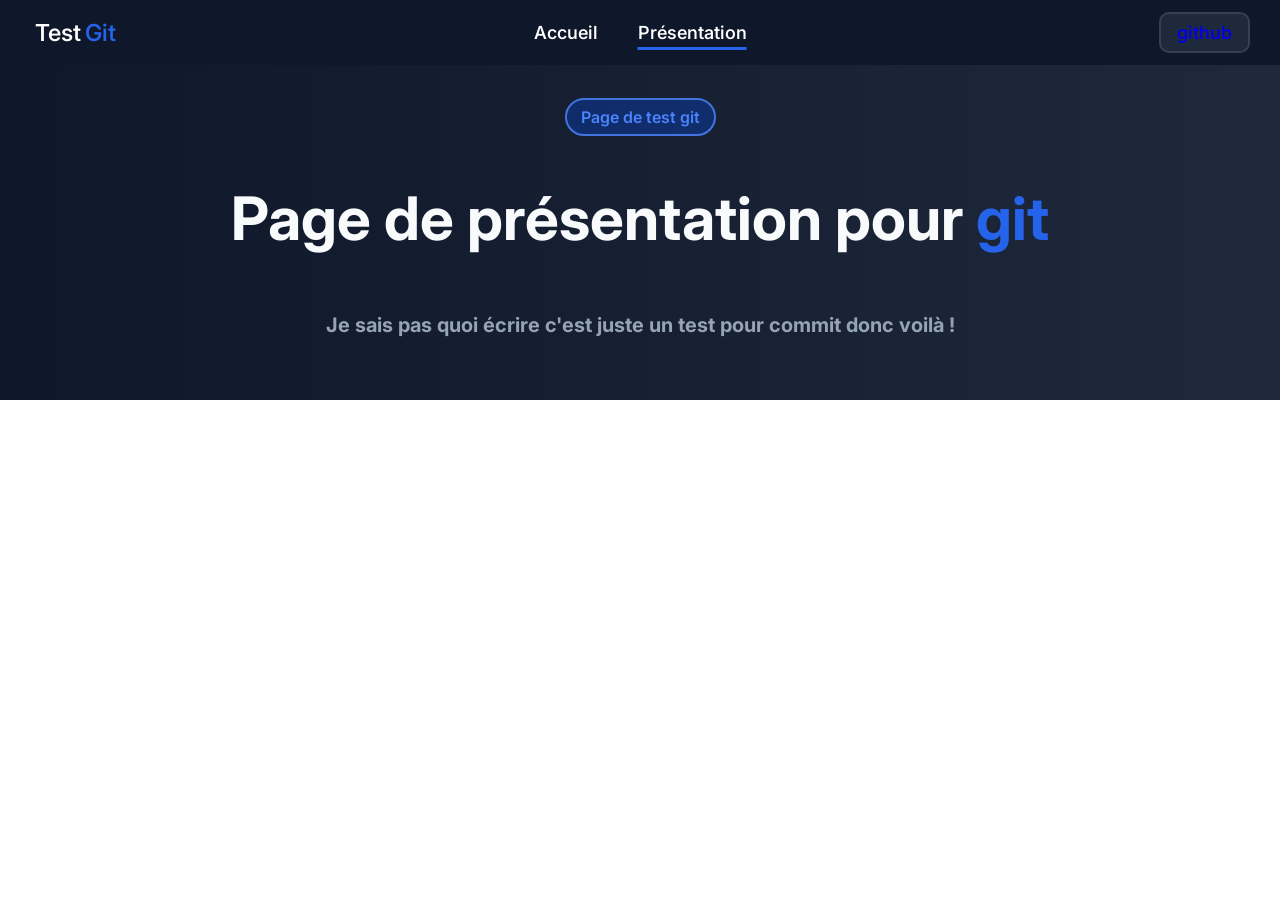
==== presentation.html @ e24e51e4 "Création du site" ====
<!DOCTYPE html>
<html lang="fr">

<head>
    <meta charset="UTF-8">
    <meta name="viewport" content="width=device-width, initial-scale=1.0">

    <link rel="stylesheet" href="./style.css">

    <title>Test Git</title>

    <script src="./script.js"></script>

    <link rel="preconnect" href="https://fonts.googleapis.com">
    <link rel="preconnect" href="https://fonts.gstatic.com" crossorigin>
    <link
        href="https://fonts.googleapis.com/css2?family=Inter:wght@400;500;600;700;800&display=swap"
        rel="stylesheet">
</head>

<body>
    <main>
        <header class="d_blue">

            <div class="nav-top">

                <button
                    class="menu-toggle"
                    id="menu-toggle"
                    aria-label="Ouvrir le menu"
                    aria-expanded="false"
                    aria-controls="pages">
                    ☰
                </button>

                <div class="title_header">
                    <div class="title_w">Test</div>
                    <div class="title_b">Git</div>
                </div>

                <div class="account">
                    <a href="github.com">github</a>
                </div>

            </div>

            <nav class="pages" id="pages">
                <a href="./index.html" class="p_link">Accueil</a>
                <a href="./presentation.html" class="p_link_a">Présentation</a>
            </nav>

        </header>

        <section class="preview" id="accueil">

            <div class="sticker">
                Page de test git
            </div>

            <h1>
                Page de présentation pour
                <span>git</span>
            </h1>

            <div class="subtitle">
                <h3>
                    Je sais pas quoi écrire c'est juste un test pour commit donc voilà !
                </h3>
            </div>

        </section>
    </main>

</body>
</html>
---- style.css ----
:root {
    --bg-dark: #0F172A;
    --bg-hero: #1E293B;
    --bg-main: #F8FAFC;
    --bg-card: #FFFFFF;

    --text-primary: #0F172A;
    --text-secondary: #64748B;
    --text-light: #F8FAFC;
    --text-muted-dark: #94A3B8;

    --badge-bg: #EFF6FF;
    --badge-text: #2563EB;

    --border: #E2E8F0;
    --border-dark: #334155;
}

* {
    box-sizing: border-box;
}

body {
    margin: 0;
    font-weight: 400;
    font-family: 'Inter', sans-serif;
    color: var(--text-light);
}

.d_blue {
    position: relative;
    display: flex;
    flex-direction: column;
    align-items: stretch;
    gap: 0;
    width: 100%;
    min-height: 3em;
    margin: 0;
    padding: 0.75rem 1rem;
    background-color: var(--bg-dark);
    color: white;
    font-size: 1.125rem;
    font-weight: 550;
}

.nav-top {
    display: flex;
    align-items: center;
    justify-content: flex-start;
    gap: 0.625rem;
    width: 100%;
    min-width: 0;
}

.menu-toggle {
    display: flex;
    align-items: center;
    justify-content: center;
    flex-shrink: 0;
    padding: 0.4rem 0.6rem;
    background: transparent;
    color: white;
    border: 1px solid var(--border-dark);
    border-radius: 0.4rem;
    font-size: 1.5rem;
    line-height: 1.2;
    cursor: pointer;
}

.title_header {
    display: flex;
    align-items: center;
    justify-content: flex-start;
    gap: 0.25rem;
    margin: 0;
    padding: 0.3125rem;
    font-size: 1.2em;
    text-align: center;
    white-space: nowrap;
}

.title_b {
    color: var(--badge-text);
}

.account {
    display: flex;
    justify-content: center;
    align-items: center;
    flex-shrink: 0;
    width: fit-content;
    max-width: 100%;
    margin: 0 0 0 auto;
    padding: 0.5rem 0.625rem;
    background-color: var(--bg-hero);
    border: 0.125rem solid var(--border-dark);
    border-radius: 0.625rem;
    font-size: 0.875rem;
    text-align: center;
    white-space: nowrap;
}

.pages {
    display: none;
    flex-direction: column;
    align-items: center;
    gap: 1rem;
    width: 100%;
    max-width: 100%;
    padding: 1rem 0 0;
}

.pages.is-open {
    display: flex;
}

.pages a {
    color: white;
    text-decoration: none;
    font-size: 1rem;
}

.p_link_a {
    text-decoration: underline 0.1875rem solid var(--badge-text) !important;
    text-underline-offset: 0.5rem;
}

.p_link {
    font-size: 1rem;
}

.sticker {
    display: flex;
    align-items: center;
    justify-content: center;
    width: fit-content;
    max-width: 100%;
    padding: 0.4375rem 0.875rem;
    background-color: rgba(0, 81, 255, 0.279);
    border: 0.125rem solid #4274df;
    border-radius: 9999px;
    color: #4b83fb;
    font-weight: 600;
    text-align: center;
    overflow-wrap: anywhere;
}

.preview {
    display: flex;
    flex-direction: column;
    align-items: center;
    justify-content: center;
    gap: 1rem;
    min-height: 20rem;
    padding: 2rem 1rem;
    background: linear-gradient(
        90deg,
        rgba(15, 23, 42, 1) 0%,
        rgba(30, 41, 59, 1) 100%
    );
    text-align: center;
}

span {
    color: var(--badge-text);
}

h1 {
    max-width: 100%;
    margin: 0.5em 0;
    font-size: 2rem;
    line-height: 1.2;
    overflow-wrap: anywhere;
}

h3 {
    display: flex;
    flex-wrap: wrap;
    justify-content: center;
    margin: 0.5em 0;
    font-size: 1rem;
    line-height: 1.5;
}

.p {
    display: block;
}

.subtitle {
    max-width: 100%;
    color: var(--text-muted-dark);
    line-height: 1.6;
}

.stats{
    color: var(--text-secondary);
    display: grid;
    grid-template-columns: auto auto auto;
    padding: 0.8rem;
    align-items: center;
    font-size: 0.8rem;
    font-weight: 600;
    border-bottom: var(--border) solid 1px;
    gap: auto;
    background-color: var(--bg-main);
}

.stat{
    display: flex;
    flex-direction: column;
    align-items: center;
}

.php{
    font-size: 1.5rem;
    padding: 1rem;
    color: var(--badge-text);
}

main{
    background-color: var(--badge-bg);
}

.tete{
    display: flex;
    justify-content: space-between;
    align-items: center;
    padding: 0.6rem;
}

.title-content{
    color: var(--text-primary);
    font-size: 1.3rem;
    font-weight: 600;
    margin: 1rem;
}

.p-circuit{
    color: var(--badge-text);
    font-size: 1rem;
    font-weight: 500;
    align-items: center;
}

.items{
    display: flex;
    flex-direction: column;
    align-items: center;
    justify-content: center; 
}

.circ{
    background-color: var(--bg-card);
    border: 1px solid var(--border);
    border-radius: 15px;
    padding: 0.5rem;
    min-width: 20;
    max-width: 27rem;
    margin-bottom: 1rem;
}

.top{
    display: flex;
    flex-direction: column;
    padding: 1.3rem;
    align-items:start;
    gap: 1rem;
    border-bottom: 1px solid var(--border);
}

.type{
    background-color: var(--badge-bg);
    color: var(--badge-text);
    border-radius: 7px ;
    padding: 0.3rem;
    width: auto;
    font-size: 0.6rem;
}

.title-circ{
    color: var(--text-primary);
    width: auto;
    font-size: 2rem;
    font-weight: 800;
    margin-left: 1rem;
}

.steps{
    color: var(--text-secondary);
    width: auto;
    font-size: 1rem;
    font-weight: 600;
    margin-left: 1rem;
}

.desc{
    color: var(--text-secondary);
    width: auto;
    font-size: 0.7rem;
    font-weight: 400;
    margin-left: 1rem;
}

.bottom{    
    display: flex;
    justify-content: space-between;
    align-items: center;
    padding: 1rem;
    gap: 1rem;
}

.prix{
    color: var(--badge-text);
    font-size: 1.4rem;
    font-weight: 700;
}

.order{
    color: var(--text-primary);
    font-size: 1rem;
    font-weight: 700;
    padding: 0.5rem;
    width: fit-content;
    max-width: 100%;
    background-color: var(--badge-bg);
    border: 0.125rem solid var(--border);
    border-radius: 0.625rem;
}

a:hover{
    text-decoration: underline;
}

a{
    text-decoration: none;
}

.mid-text{
    text-align: center;
    max-width: 8rem;
}

@media screen and (min-width: 768px) {
    .d_blue {
        flex-direction: row;
        align-items: center;
        justify-content: space-between;
        flex-wrap: nowrap;
        gap: 1rem;
        padding: 0.75rem 1.25rem;
        position: fixed;
    }

    .nav-top {
        display: contents;
    }

    .menu-toggle {
        display: none;
    }

    .title_header {
        order: 1;
        margin: 0;
        font-size: 1.2em;
    }

    .pages,
    .pages.is-open {
        display: flex;
        flex-direction: row;
        justify-content: center;
        align-items: center;
        flex-wrap: wrap;
        order: 2;
        gap: 1.25rem;
        width: auto;
        padding: 0;
    }

    .pages a {
        font-size: 1rem;
    }

    .account {
        order: 3;
        margin: 0;
        padding: 0.5rem 0.75rem;
        font-size: 1rem;
    }

    .sticker{
        margin-top: 3rem;
    }

    .preview {
        min-height: 25rem;
        padding: 2.5rem 2rem;
    }

    h1 {
        font-size: clamp(2.5rem, 5vw, 3.75rem);
    }

    h3 {
        font-size: 1.125rem;
    }

    .stats{
    color: var(--text-secondary);
    display: grid;
    grid-template-columns: auto auto auto;
    padding: 0.925rem;
    align-items: center;
    font-size: 0.925rem;
    font-weight: 600;
    border-bottom: var(--border) solid 1.125px;
    }

    .stat{
        display: flex;
        flex-direction: column;
        align-items: center;
    }

    .php{
        font-size: 1.625rem;
        padding: 1.125rem;
        color: var(--badge-text);
    }

    .tete{
        display: flex;
        justify-content: space-between;
        align-items: center;
        padding: 1rem;
    }

    .title-content{
        color: var(--text-primary);
        font-size: 1.7rem;
        font-weight: 600;
        margin: 1rem;
    }



    .p-circuit{
        color: var(--badge-text);
        font-size: 1.3rem;
        font-weight: 500;
        align-items: center;
    }


    .items{
        display: flex;
        flex-direction: column;
        align-items: center;
        justify-content: center; 
    }

    .circ{
        background-color: var(--bg-card);
        border: 1px solid var(--border);
        border-radius: 15px;
        padding: 0.5rem;
        width: 27rem;
        margin-bottom: 2rem;
    }

    .top{
        display: flex;
        flex-direction: column;
        padding: 1.3rem;
        align-items:start;
        gap: 1rem;
        border-bottom: 1px solid var(--border);
    }

    .type{
        background-color: var(--badge-bg);
        color: var(--badge-text);
        border-radius: 7px ;
        padding: 0.3rem;
        width: auto;
        font-size: 0.6rem;
    }

    .title-circ{
        color: var(--text-primary);
        width: auto;
        font-size: 2rem;
        font-weight: 800;
        margin-left: 1rem;
    }

    .steps{
        color: var(--text-secondary);
        width: auto;
        font-size: 1rem;
        font-weight: 600;
        margin-left: 1rem;
    }

    .desc{
        color: var(--text-secondary);
        width: auto;
        font-size: 0.7rem;
        font-weight: 400;
        margin-left: 1rem;
    }

    .bottom{    
        display: flex;
        justify-content: space-between;
        align-items: center;
        padding: 1rem;
        gap: 1rem;
    }

    .prix{
        color: var(--badge-text);
        font-size: 1.4rem;
        font-weight: 700;
    }

    .order{
        color: var(--text-primary);
        font-size: 1rem;
        font-weight: 700;
        padding: 0.5rem;
        width: fit-content;
        max-width: 100%;
        background-color: var(--badge-bg);
        border: 0.125rem solid var(--border);
        border-radius: 0.625rem;
    }



}

@media screen and (min-width: 1024px) {
    .d_blue {
        padding: 0.75rem 1.875rem;
        gap: 1.5rem;
        position: fixed;
    }

    .title_header {
        font-size: 1.3em;
    }

    .pages {
        gap: 2.5rem;
    }
    
    .sticker{
        margin-top: 3rem;
    }

    .pages a {
        font-size: 1.125rem;
    }

    .account {
        padding: 0.5rem 1rem;
        font-size: 1.125rem;
    }

    .preview {
        min-height: 25rem;
        padding: 3rem 2rem;
    }

    h3 {
        font-size: 1.25rem;
    }

    .stats{
    color: var(--text-secondary);
    display: grid;
    grid-template-columns: auto auto auto;
    padding: 1.05rem;
    align-items: center;
    font-size: 1.05rem;
    font-weight: 600;
    border-bottom: var(--border) solid 1.25px;
    }

    .stat{
        display: flex;
        flex-direction: column;
        align-items: center;
    }

    .php{
        font-size: 1.75rem;
        padding: 1.25rem;
        color: var(--badge-text);
    }

    .tete{
        display: flex;
        justify-content: space-between;
        align-items: center;
        padding: 2rem;
    }

    .title-content{
        color: var(--text-primary);
        font-size: 2rem;
        font-weight: 600;
        margin: 1rem;
    }

    .p-circuit{
        color: var(--badge-text);
        font-size: 1.4rem;
        font-weight: 500;
        align-items: center;
    }


    .items{
        display: flex;
        flex-direction: row;
        align-items: center;
        justify-content: center; 
        gap: 5rem;
    }

    .circ{
        background-color: var(--bg-card);
        border: 1px solid var(--border);
        border-radius: 15px;
        padding: 0.5rem;
        width: 27rem;
        margin-bottom: 3rem;
    }

    .top{
        display: flex;
        flex-direction: column;
        padding: 1.3rem;
        align-items:start;
        gap: 1rem;
        border-bottom: 1px solid var(--border);
    }

    .type{
        background-color: var(--badge-bg);
        color: var(--badge-text);
        border-radius: 7px ;
        padding: 0.3rem;
        width: auto;
        font-size: 0.6rem;
    }

    .title-circ{
        color: var(--text-primary);
        width: auto;
        font-size: 2rem;
        font-weight: 800;
        margin-left: 1rem;
    }

    .steps{
        color: var(--text-secondary);
        width: auto;
        font-size: 1rem;
        font-weight: 600;
        margin-left: 1rem;
    }

    .desc{
        color: var(--text-secondary);
        width: auto;
        font-size: 0.7rem;
        font-weight: 400;
        margin-left: 1rem;
    }

    .bottom{    
        display: flex;
        justify-content: space-between;
        align-items: center;
        padding: 1rem;
        gap: 1rem;
    }

    .prix{
        color: var(--badge-text);
        font-size: 1.4rem;
        font-weight: 700;
    }

    .order{
        color: var(--text-primary);
        font-size: 1rem;
        font-weight: 700;
        padding: 0.5rem;
        width: fit-content;
        max-width: 100%;
        background-color: var(--badge-bg);
        border: 0.125rem solid var(--border);
        border-radius: 0.625rem;
    }



}
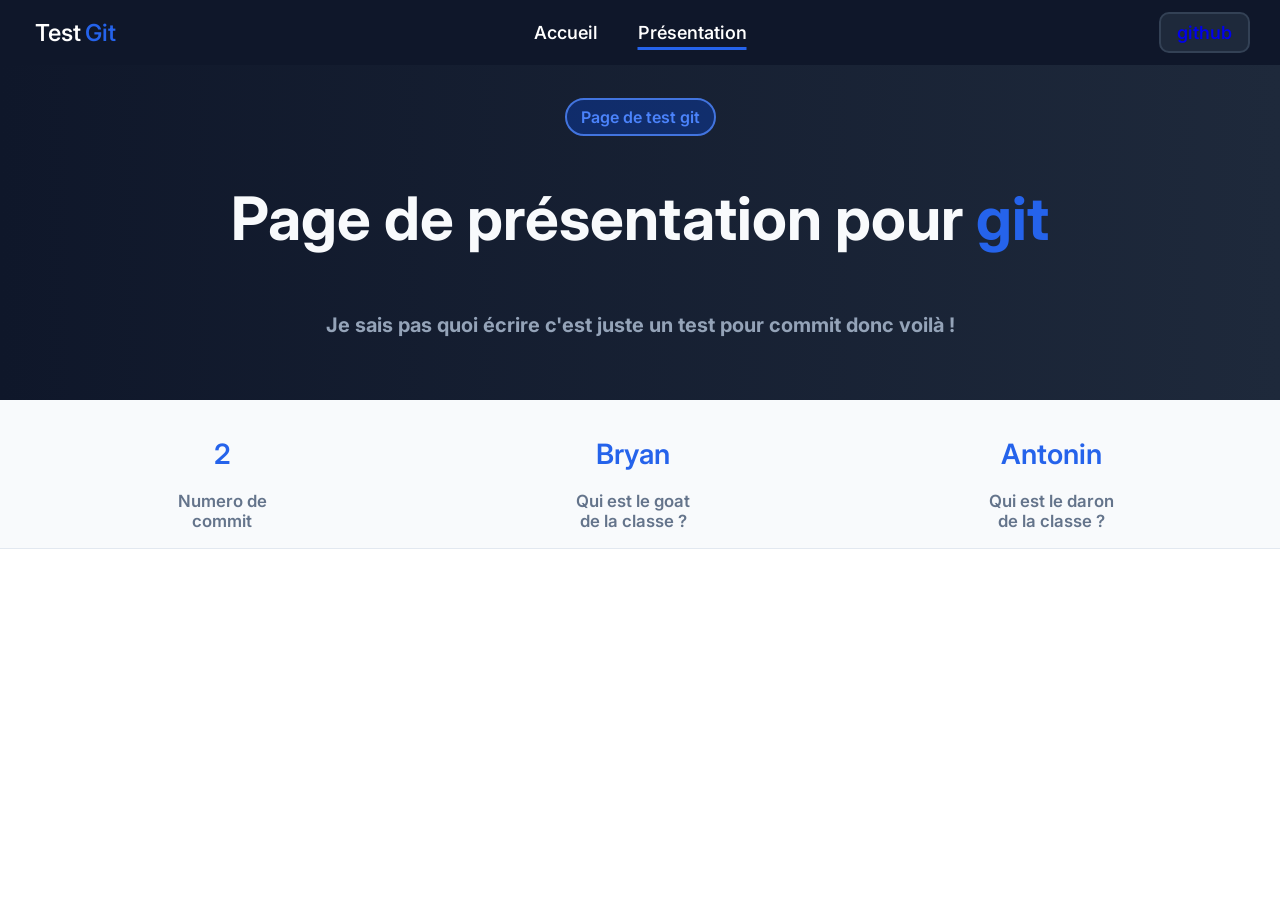
==== commit 378a9d08: "Amélioration page présentation" ====
--- a/presentation.html
+++ b/presentation.html
@@ -69,6 +69,22 @@
             </div>
 
         </section>
+        <section class="stats">
+
+            <div class="stat">
+                <div class="php">2</div>
+                <div class="mid-text">Numero de commit</div>
+            </div>
+            <div class="stat">
+                <div class="php">Bryan</div>
+                <div class="mid-text">Qui est le goat de la classe ?</div>
+            </div>
+            <div class="stat">
+                <div class="php">Antonin</div>
+                <div class="mid-text">Qui est le daron de la classe ?</div>
+            </div>
+
+        </section>
     </main>
 
 </body>
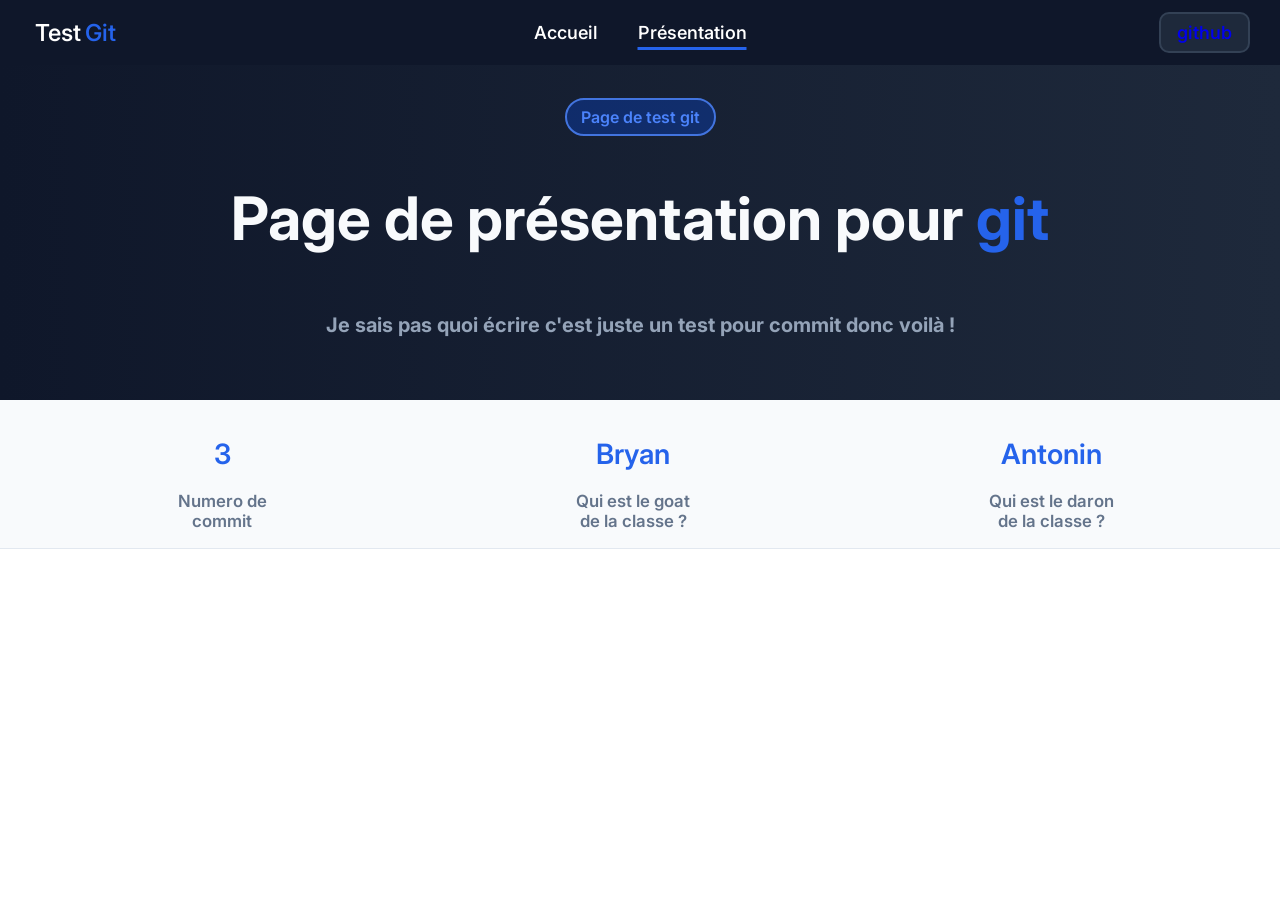
==== commit 3114436f: "Tes pour antonin" ====
--- a/presentation.html
+++ b/presentation.html
@@ -72,7 +72,7 @@
         <section class="stats">
 
             <div class="stat">
-                <div class="php">2</div>
+                <div class="php">3</div>
                 <div class="mid-text">Numero de commit</div>
             </div>
             <div class="stat">
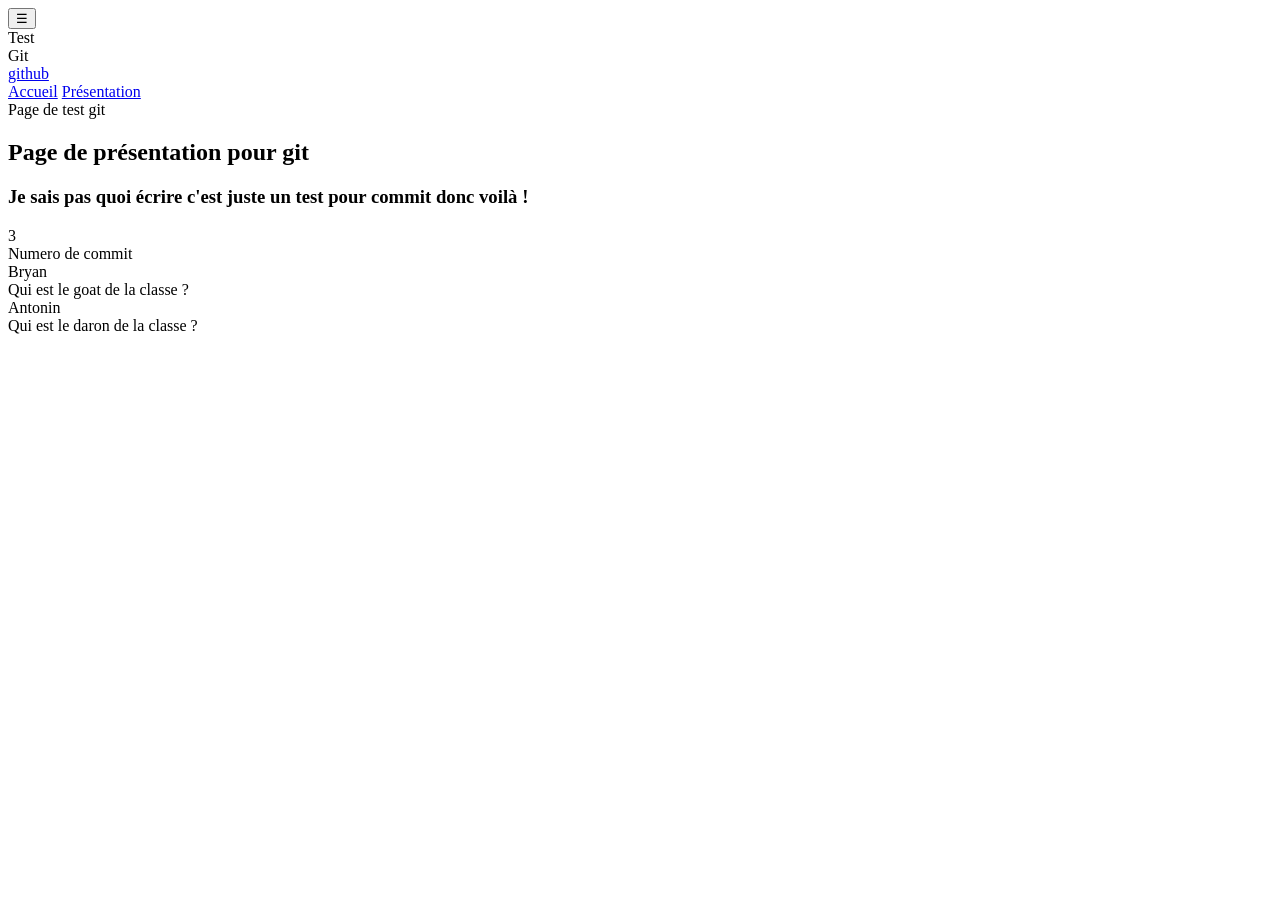
==== commit f6d46ad9: "teste" ====
--- a/presentation.html
+++ b/presentation.html
@@ -12,7 +12,6 @@
     <script src="./script.js"></script>
 
     <link rel="preconnect" href="https://fonts.googleapis.com">
-    <link rel="preconnect" href="https://fonts.gstatic.com" crossorigin>
     <link
         href="https://fonts.googleapis.com/css2?family=Inter:wght@400;500;600;700;800&display=swap"
         rel="stylesheet">
